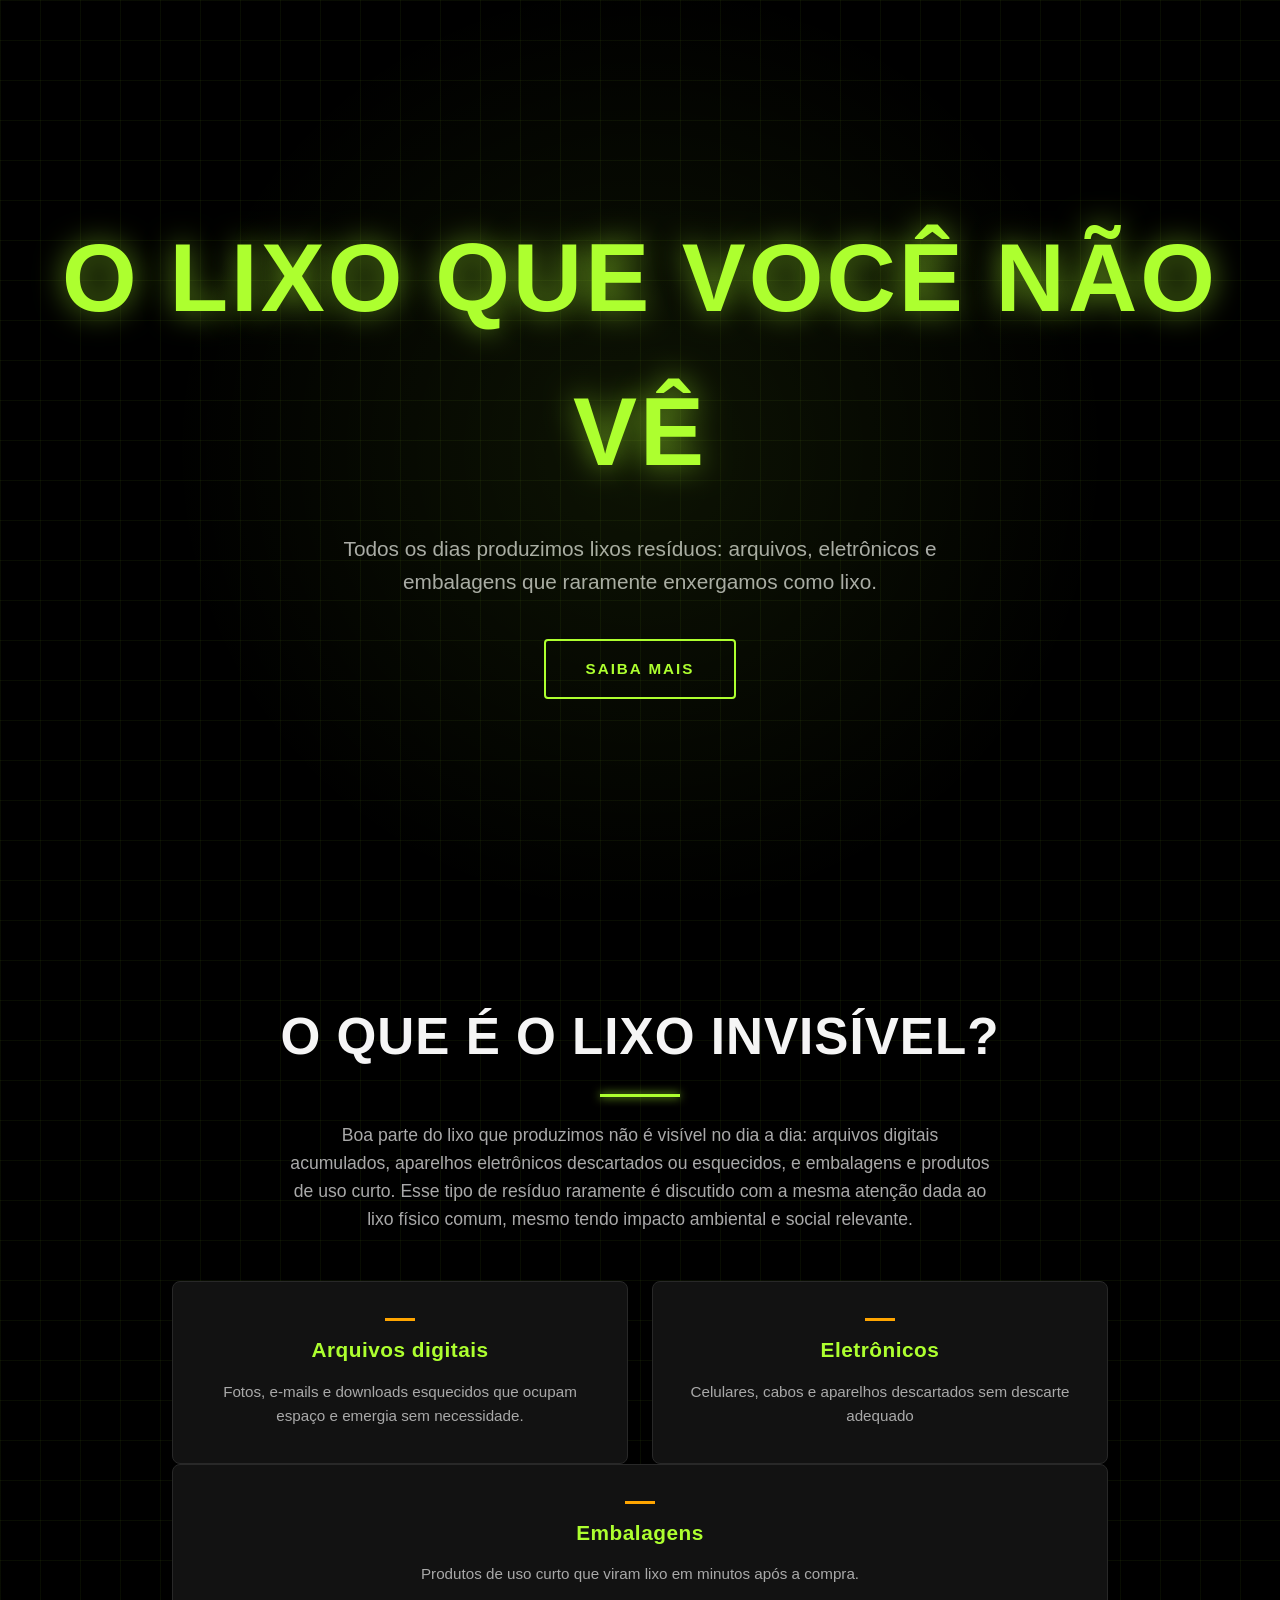
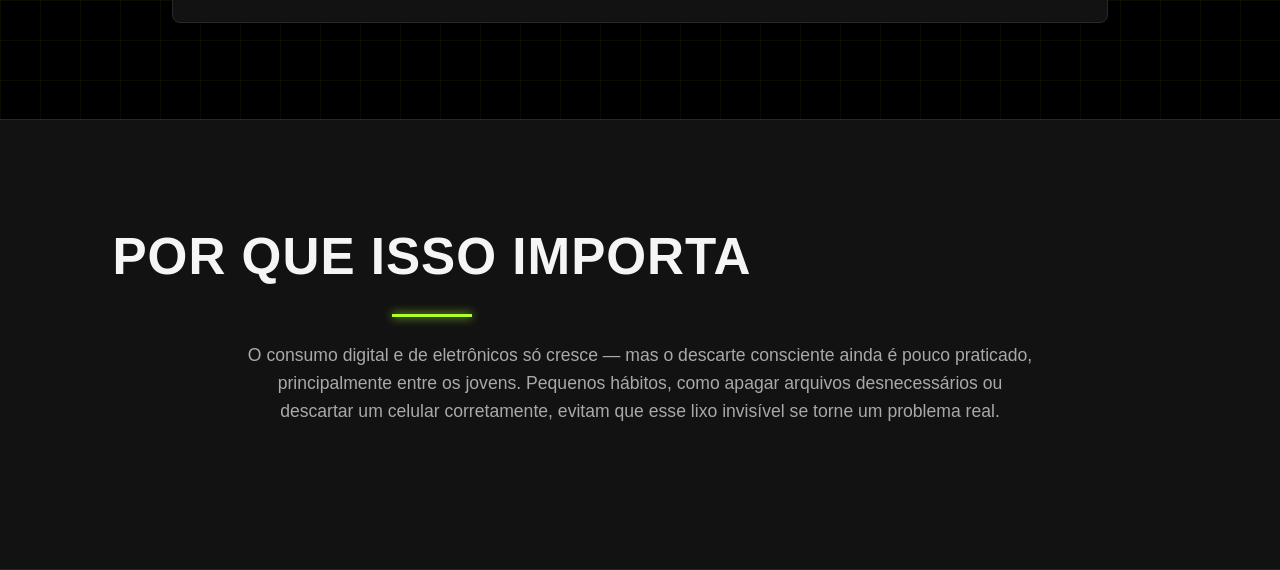
==== index.html @ 0d17fd8c "Add files via upload" ====
<!DOCTYPE html>
<html lang="pt-BR">
<head>
    <meta charset="UTF-8">
    <meta http-equiv="X-UA-Compatible" content="IE=edge">
    <meta name="viewport" content="width=device-width, initial-scale=1.0">
    <title>Lixo invisível</title>
    <link rel="stylesheet" href="style.css">
    <link rel="preconnect" href="https://fonts.googleapis.com">
    <link rel="preconnect" href="https://fonts.gstatic.com" crossorigin>
</head>
<body>

    <header class="hero">
        <h1>O lixo que você não vê</h1>
        <p>Todos os dias produzimos lixos resíduos: arquivos, eletrônicos e embalagens que raramente enxergamos como lixo.</p>
        <a href="#sobre" class="botao">Saiba mais</a>

    </header>

    <section id="sobre">
        <h2> O que é o lixo invisível?</h2>
        <p>Boa parte do lixo que produzimos não é visível no dia a dia: arquivos digitais acumulados, aparelhos eletrônicos descartados ou esquecidos, e embalagens e produtos de uso curto. Esse tipo de resíduo raramente é discutido com a mesma atenção dada ao lixo físico comum, mesmo tendo impacto ambiental e social relevante.</p>


        <div class="cards">
            <div class="card">
                <h3>Arquivos digitais</h3>
                <p>Fotos, e-mails e downloads esquecidos que ocupam espaço e emergia sem necessidade.</p>

            </div>

            <div class="card">
                <h3>Eletrônicos</h3>
                <p> Celulares, cabos e aparelhos descartados sem descarte adequado</p>
            </div>
        </div>
        <div class="card">
            <h3>Embalagens</h3>
            <p>Produtos de uso curto que viram lixo em minutos após a compra.</p>
        </div>
    </section>

    <section id="importa">
        <h2>Por que isso importa</h2>
        <p>O consumo digital e de eletrônicos só cresce — mas o descarte consciente ainda é pouco praticado, principalmente entre os jovens. Pequenos hábitos, como apagar arquivos desnecessários ou descartar um celular corretamente, evitam que esse lixo invisível se torne um problema real.</p>

    </section>

</body>
</html>
---- style.css ----
/* ===== RESET E CONFIGURAÇÕES GERAIS ===== */
* {
    margin: 0;
    padding: 0;
    box-sizing: border-box;
}

html {
    scroll-behavior: smooth;
}

/* ===== VARIÁVEIS DE COR (paleta oficial do projeto) ===== */
:root {
    --cor-fundo: black;
    --cor-fundo-secundaria: rgb(18, 18, 18);
    --cor-destaque: greenyellow;      /* verde-limão ácido */
    --cor-destaque-escuro: yellowgreen;
    --cor-secundaria: orange;         /* cor secundária do projeto */
    --cor-texto: whitesmoke;
    --cor-texto-secundario: darkgray;
    --cor-borda: rgb(40, 40, 40);
}

body {
    font-family: 'Space Grotesk', sans-serif;
    background-color: var(--cor-fundo);
    color: var(--cor-texto);
    line-height: 1.6;
    background-image:
        linear-gradient(rgba(173, 255, 47, 0.05) 1px, transparent 1px),
        linear-gradient(90deg, rgba(173, 255, 47, 0.05) 1px, transparent 1px);
    background-size: 40px 40px;
}

/* ===== HERO / BANNER ===== */
.hero {
    min-height: 100vh;
    display: flex;
    flex-direction: column;
    justify-content: center;
    align-items: center;
    text-align: center;
    padding: 2rem;
    position: relative;
}

.hero::before {
    content: "";
    position: absolute;
    top: 0; left: 0; right: 0; bottom: 0;
    background: radial-gradient(circle at center, rgba(173, 255, 47, 0.08), transparent 60%);
    pointer-events: none;
}

.hero h1 {
    font-family: 'Orbitron', sans-serif;
    font-weight: 900;
    font-size: clamp(3rem, 9vw, 6rem);
    color: var(--cor-destaque);
    text-shadow: 0 0 30px rgba(173, 255, 47, 0.6);
    margin-bottom: 1.5rem;
    letter-spacing: 3px;
    text-transform: uppercase;
}

.hero p {
    max-width: 620px;
    font-size: 1.3rem;
    color: var(--cor-texto-secundario);
    margin-bottom: 2.5rem;
}

/* ===== BOTÃO ===== */
.botao {
    display: inline-block;
    padding: 1rem 2.5rem;
    background-color: transparent;
    color: var(--cor-destaque);
    border: 2px solid var(--cor-destaque);
    border-radius: 4px;
    text-decoration: none;
    font-family: 'Orbitron', sans-serif;
    font-weight: bold;
    font-size: 0.95rem;
    letter-spacing: 2px;
    text-transform: uppercase;
    transition: all 0.3s ease;
}

.botao:hover {
    background-color: var(--cor-destaque);
    color: black;
    box-shadow: 0 0 35px greenyellow;
}

/* ===== SEÇÕES GERAIS ===== */
section {
    padding: 6rem 2rem;
    max-width: 1000px;
    margin: 0 auto;
    position: relative;
}

section h2 {
    font-family: 'Orbitron', sans-serif;
    font-weight: 700;
    font-size: clamp(2.3rem, 5vw, 3.2rem);
    color: var(--cor-texto);
    margin-bottom: 1.5rem;
    text-align: center;
    text-transform: uppercase;
    letter-spacing: 1px;
}

section h2::after {
    content: "";
    display: block;
    width: 80px;
    height: 3px;
    background-color: var(--cor-destaque);
    margin: 1rem auto 0;
    box-shadow: 0 0 10px greenyellow;
}

section > p {
    text-align: center;
    max-width: 700px;
    margin: 0 auto 3rem;
    color: var(--cor-texto-secundario);
    font-size: 1.1rem;
}

/* ===== CARDS (Arquivos digitais / Eletrônicos / Embalagens) ===== */
.cards {
    display: grid;
    grid-template-columns: repeat(auto-fit, minmax(230px, 1fr));
    gap: 1.5rem;
}

.card {
    background-color: var(--cor-fundo-secundaria);
    border: 1px solid var(--cor-borda);
    border-radius: 8px;
    padding: 2.2rem 1.5rem;
    text-align: center;
    transition: all 0.3s ease;
}

.card:hover {
    border-color: greenyellow;
    box-shadow: 0 0 25px rgba(173, 255, 47, 0.25);
    transform: translateY(-8px);
}

.card h3 {
    font-family: 'Orbitron', sans-serif;
    color: var(--cor-destaque);
    margin-bottom: 0.8rem;
    font-size: 1.3rem;
    letter-spacing: 0.5px;
}

.card h3::before {
    content: "";
    display: block;
    width: 30px;
    height: 3px;
    background-color: var(--cor-secundaria);
    margin: 0 auto 0.8rem;
}

.card p {
    color: var(--cor-texto-secundario);
    font-size: 0.95rem;
}

/* ===== SEÇÃO "POR QUE IMPORTA" ===== */
#importa {
    background-color: var(--cor-fundo-secundaria);
    max-width: 100%;
    border-top: 1px solid var(--cor-borda);
    border-bottom: 1px solid var(--cor-borda);
}

#importa h2,
#importa p {
    max-width: 800px;
}

/* ===== RESPONSIVO ===== */
@media (max-width: 600px) {
    section {
        padding: 3.5rem 1.2rem;
    }

    .hero {
        padding: 1.5rem;
    }

    body {
        background-size: 25px 25px;
    }
}
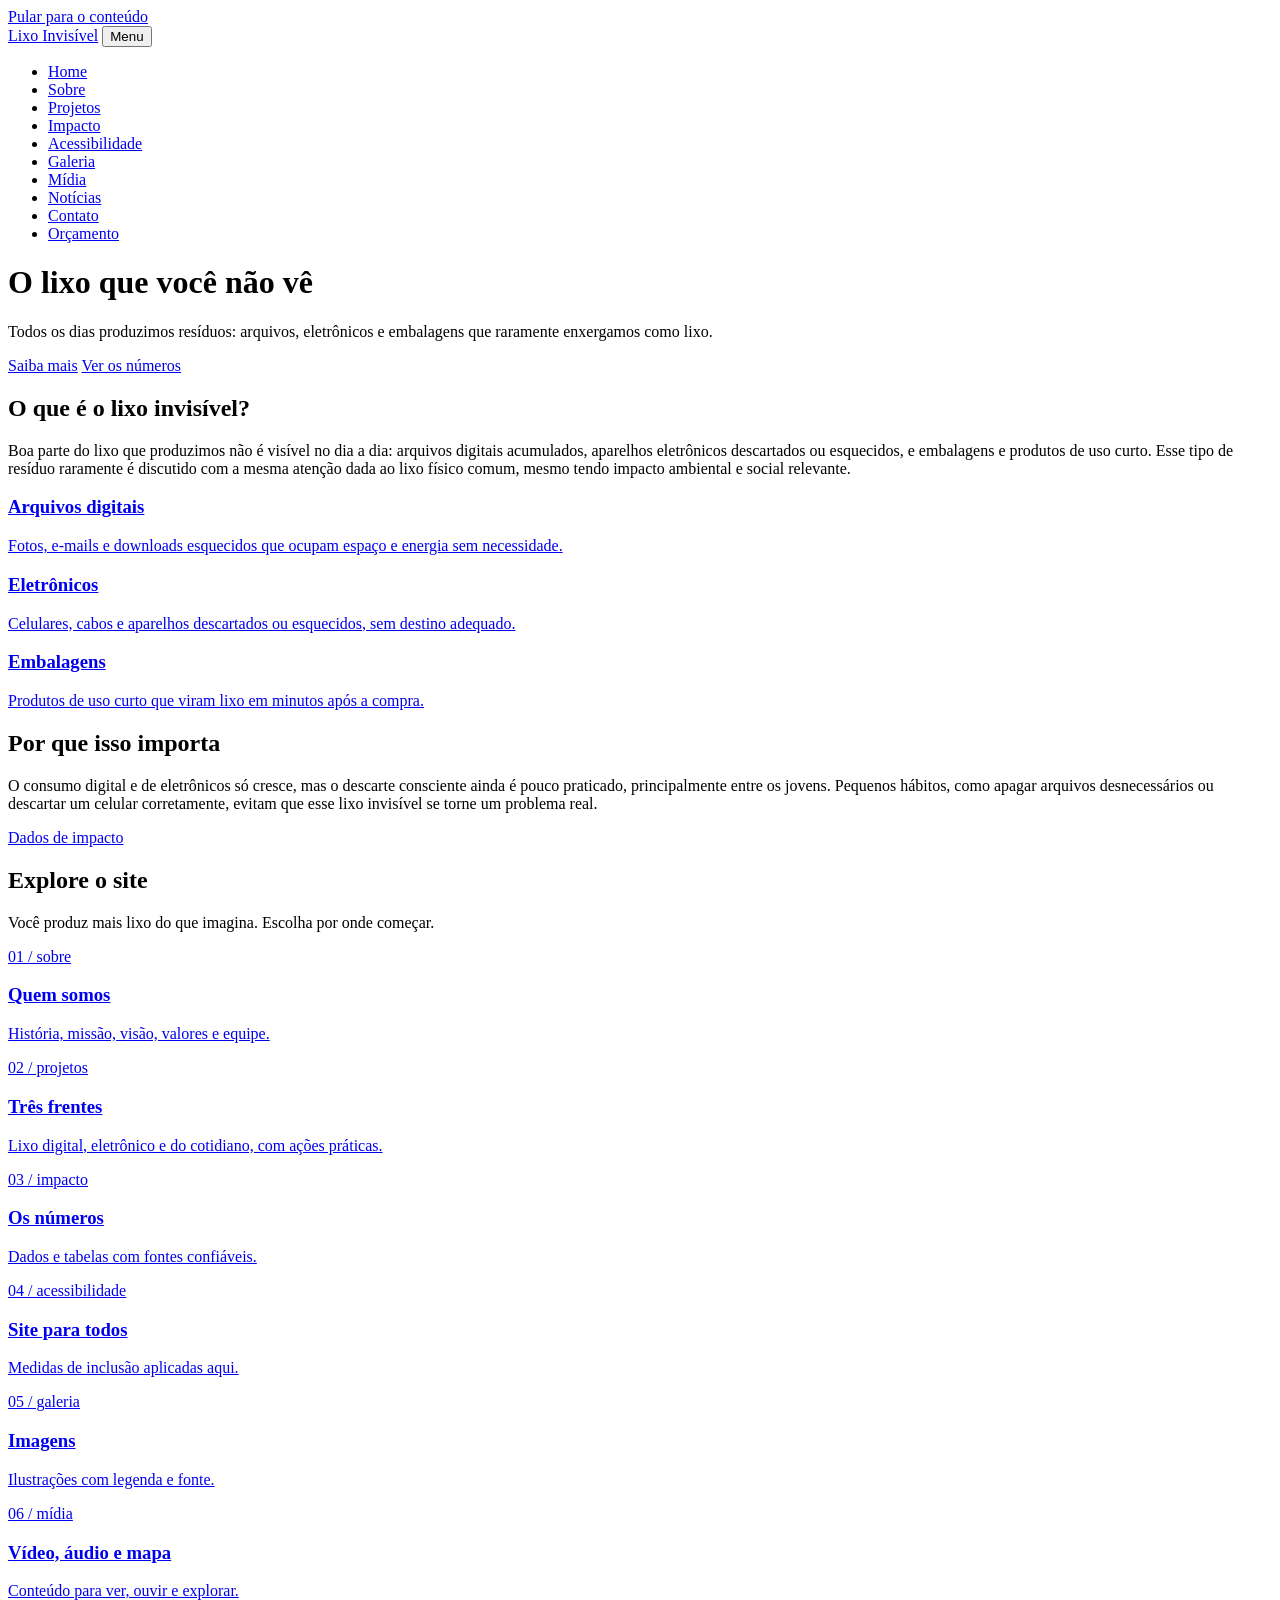
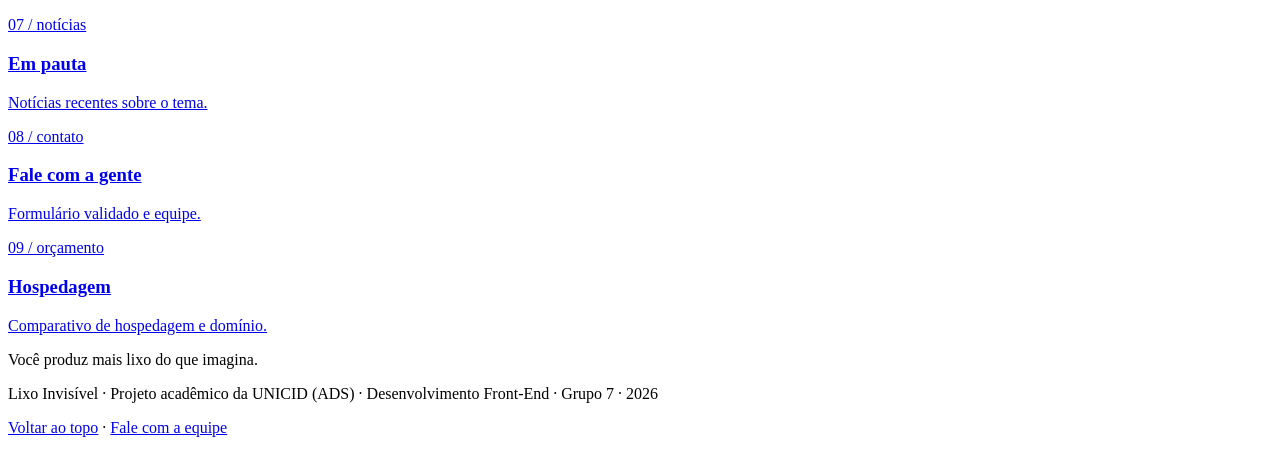
==== commit 7f22883c: "Add files via upload" ====
--- a/index.html
+++ b/index.html
@@ -2,50 +2,85 @@
 <html lang="pt-BR">
 <head>
     <meta charset="UTF-8">
-    <meta http-equiv="X-UA-Compatible" content="IE=edge">
     <meta name="viewport" content="width=device-width, initial-scale=1.0">
-    <title>Lixo invisível</title>
-    <link rel="stylesheet" href="style.css">
+    <title>Lixo Invisível | O lixo que você não vê</title>
+    <meta name="description" content="Site educativo sobre lixo digital, eletrônico e do cotidiano: o lixo que produzimos sem perceber. Projeto acadêmico da UNICID.">
+    <meta name="theme-color" content="#000000">
+    <link rel="icon" href="img/favicon.svg" type="image/svg+xml">
     <link rel="preconnect" href="https://fonts.googleapis.com">
     <link rel="preconnect" href="https://fonts.gstatic.com" crossorigin>
+    <link href="https://fonts.googleapis.com/css2?family=JetBrains+Mono:wght@500&amp;family=Orbitron:wght@700;900&amp;family=Space+Grotesk:wght@400;600&amp;display=swap" rel="stylesheet">
+    <link rel="stylesheet" href="css/style.css">
+    <script>document.documentElement.classList.add('js');</script>
+    <script src="js/app.js" defer></script>
 </head>
 <body>
-
-    <header class="hero">
-        <h1>O lixo que você não vê</h1>
-        <p>Todos os dias produzimos lixos resíduos: arquivos, eletrônicos e embalagens que raramente enxergamos como lixo.</p>
-        <a href="#sobre" class="botao">Saiba mais</a>
-
+    <a class="skip-link" href="#conteudo">Pular para o conteúdo</a>
+    <header class="site-header">
+        <div class="nav-wrap">
+            <a class="marca" href="index.html">Lixo <span>Invisível</span></a>
+            <button class="menu-toggle" type="button" aria-expanded="false" aria-controls="menu">Menu</button>
+            <nav aria-label="Navegação principal">
+                <ul class="menu" id="menu"><li><a href="index.html" aria-current="page">Home</a></li><li><a href="sobre.html">Sobre</a></li><li><a href="projetos.html">Projetos</a></li><li><a href="impacto.html">Impacto</a></li><li><a href="acessibilidade.html">Acessibilidade</a></li><li><a href="galeria.html">Galeria</a></li><li><a href="midia.html">Mídia</a></li><li><a href="noticias.html">Notícias</a></li><li><a href="contato.html">Contato</a></li><li><a href="orcamento_hospedagem.html">Orçamento</a></li></ul>
+            </nav>
+        </div>
     </header>
-
-    <section id="sobre">
-        <h2> O que é o lixo invisível?</h2>
-        <p>Boa parte do lixo que produzimos não é visível no dia a dia: arquivos digitais acumulados, aparelhos eletrônicos descartados ou esquecidos, e embalagens e produtos de uso curto. Esse tipo de resíduo raramente é discutido com a mesma atenção dada ao lixo físico comum, mesmo tendo impacto ambiental e social relevante.</p>
-
-
-        <div class="cards">
-            <div class="card">
-                <h3>Arquivos digitais</h3>
-                <p>Fotos, e-mails e downloads esquecidos que ocupam espaço e emergia sem necessidade.</p>
-
-            </div>
-
-            <div class="card">
-                <h3>Eletrônicos</h3>
-                <p> Celulares, cabos e aparelhos descartados sem descarte adequado</p>
+    <main id="conteudo" class="">
+        <div class="hero">
+            <h1>O lixo que você não vê</h1>
+            <p>Todos os dias produzimos resíduos: arquivos, eletrônicos e embalagens que raramente enxergamos como lixo.</p>
+            <div class="botoes">
+                <a href="#sobre" class="botao">Saiba mais</a>
+                <a href="impacto.html" class="botao secundario">Ver os números</a>
             </div>
         </div>
-        <div class="card">
-            <h3>Embalagens</h3>
-            <p>Produtos de uso curto que viram lixo em minutos após a compra.</p>
-        </div>
-    </section>
 
-    <section id="importa">
-        <h2>Por que isso importa</h2>
-        <p>O consumo digital e de eletrônicos só cresce — mas o descarte consciente ainda é pouco praticado, principalmente entre os jovens. Pequenos hábitos, como apagar arquivos desnecessários ou descartar um celular corretamente, evitam que esse lixo invisível se torne um problema real.</p>
+        <section id="sobre">
+            <h2>O que é o lixo invisível?</h2>
+            <p>Boa parte do lixo que produzimos não é visível no dia a dia: arquivos digitais acumulados, aparelhos eletrônicos descartados ou esquecidos, e embalagens e produtos de uso curto. Esse tipo de resíduo raramente é discutido com a mesma atenção dada ao lixo físico comum, mesmo tendo impacto ambiental e social relevante.</p>
 
-    </section>
+            <div class="cards tres">
+                <a class="card" href="projetos.html#digital">
+                    <h3>Arquivos digitais</h3>
+                    <p>Fotos, e-mails e downloads esquecidos que ocupam espaço e energia sem necessidade.</p>
+                </a>
+                <a class="card" href="projetos.html#eletronico">
+                    <h3>Eletrônicos</h3>
+                    <p>Celulares, cabos e aparelhos descartados ou esquecidos, sem destino adequado.</p>
+                </a>
+                <a class="card" href="projetos.html#cotidiano">
+                    <h3>Embalagens</h3>
+                    <p>Produtos de uso curto que viram lixo em minutos após a compra.</p>
+                </a>
+            </div>
+        </section>
 
+        <section id="importa">
+            <h2>Por que isso importa</h2>
+            <p>O consumo digital e de eletrônicos só cresce, mas o descarte consciente ainda é pouco praticado, principalmente entre os jovens. Pequenos hábitos, como apagar arquivos desnecessários ou descartar um celular corretamente, evitam que esse lixo invisível se torne um problema real.</p>
+            <div class="botoes"><a href="impacto.html" class="botao">Dados de impacto</a></div>
+        </section>
+
+        <section id="explore">
+            <h2>Explore o site</h2>
+            <p>Você produz mais lixo do que imagina. Escolha por onde começar.</p>
+            <div class="cards tres">
+                <a class="card" href="sobre.html"><span class="mono">01 / sobre</span><h3>Quem somos</h3><p>História, missão, visão, valores e equipe.</p></a>
+                <a class="card" href="projetos.html"><span class="mono">02 / projetos</span><h3>Três frentes</h3><p>Lixo digital, eletrônico e do cotidiano, com ações práticas.</p></a>
+                <a class="card" href="impacto.html"><span class="mono">03 / impacto</span><h3>Os números</h3><p>Dados e tabelas com fontes confiáveis.</p></a>
+                <a class="card" href="acessibilidade.html"><span class="mono">04 / acessibilidade</span><h3>Site para todos</h3><p>Medidas de inclusão aplicadas aqui.</p></a>
+                <a class="card" href="galeria.html"><span class="mono">05 / galeria</span><h3>Imagens</h3><p>Ilustrações com legenda e fonte.</p></a>
+                <a class="card" href="midia.html"><span class="mono">06 / mídia</span><h3>Vídeo, áudio e mapa</h3><p>Conteúdo para ver, ouvir e explorar.</p></a>
+                <a class="card" href="noticias.html"><span class="mono">07 / notícias</span><h3>Em pauta</h3><p>Notícias recentes sobre o tema.</p></a>
+                <a class="card" href="contato.html"><span class="mono">08 / contato</span><h3>Fale com a gente</h3><p>Formulário validado e equipe.</p></a>
+                <a class="card" href="orcamento_hospedagem.html"><span class="mono">09 / orçamento</span><h3>Hospedagem</h3><p>Comparativo de hospedagem e domínio.</p></a>
+            </div>
+        </section>
+    </main>
+    <footer class="site-footer">
+        <p class="mono">Você produz mais lixo do que imagina.</p>
+        <p>Lixo Invisível · Projeto acadêmico da UNICID (ADS) · Desenvolvimento Front-End · Grupo 7 · 2026</p>
+        <p><a href="#conteudo">Voltar ao topo</a> · <a href="contato.html">Fale com a equipe</a></p>
+    </footer>
 </body>
 </html>
